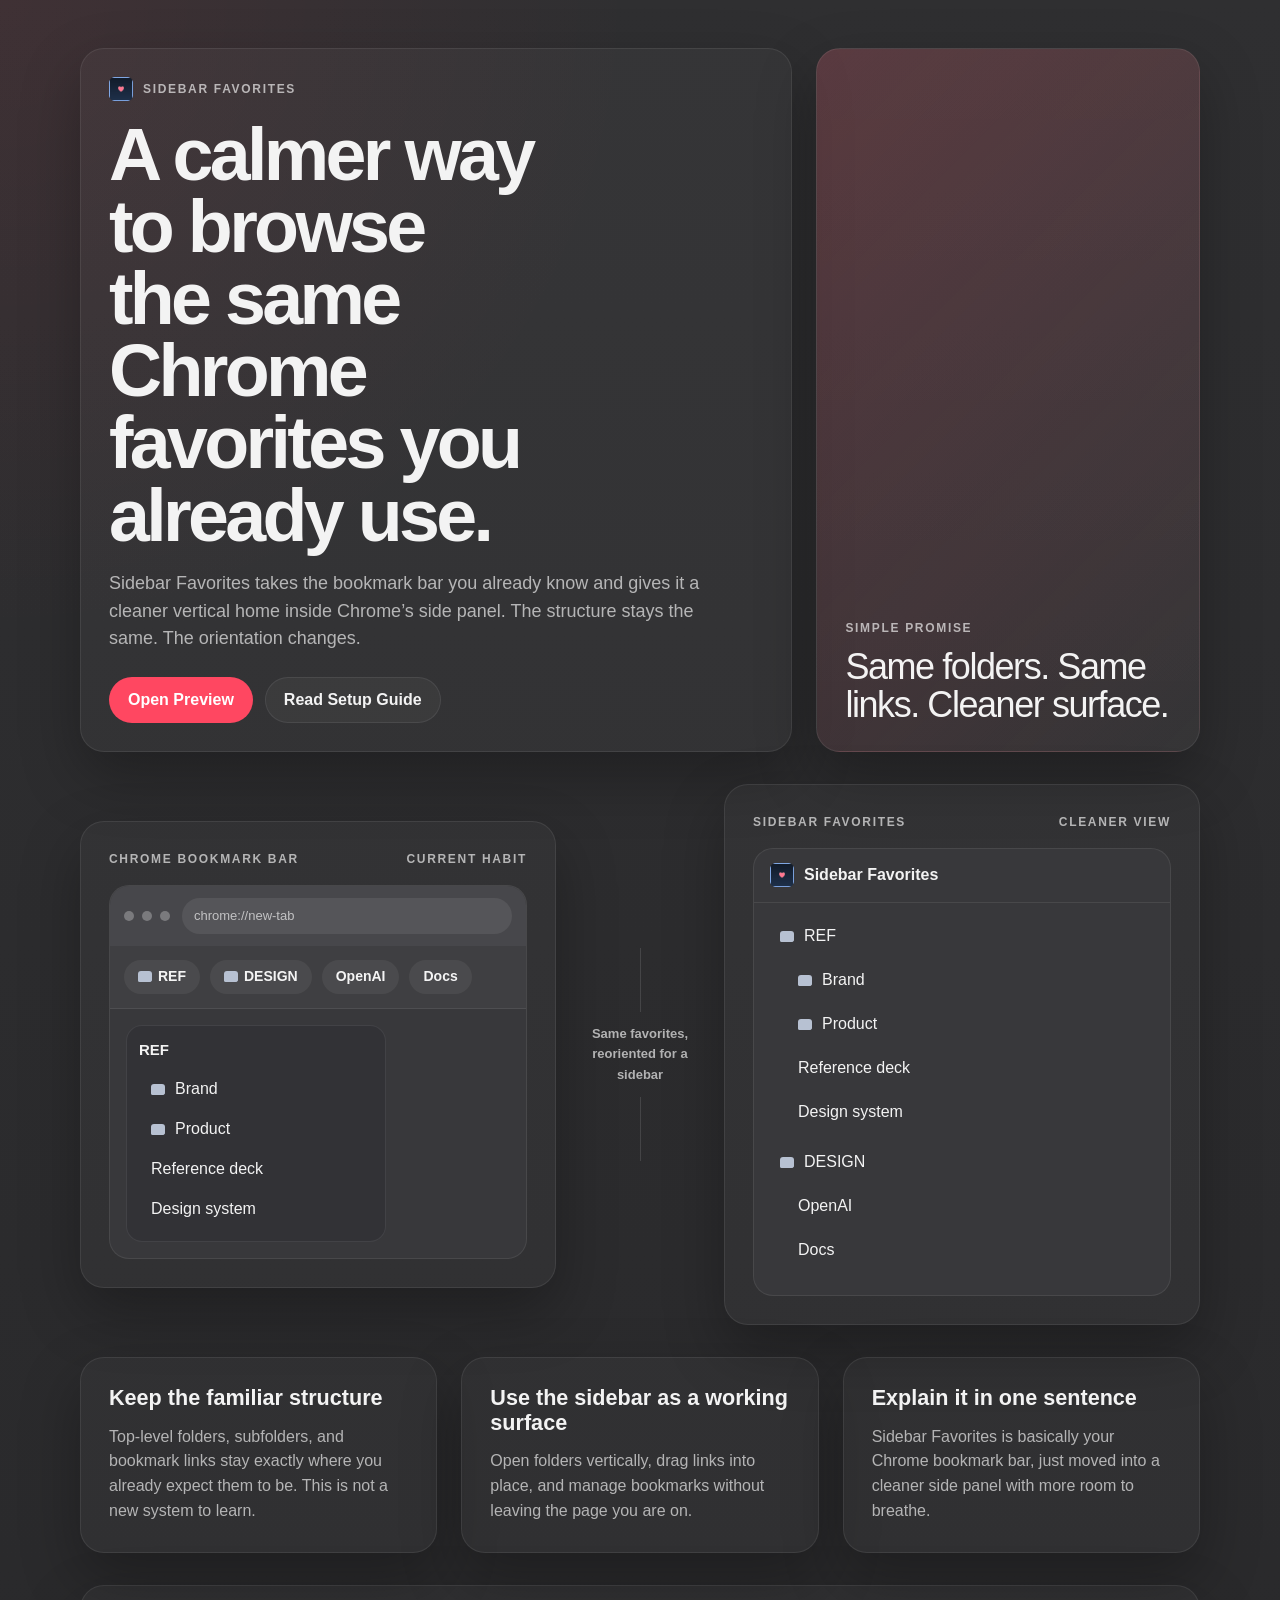
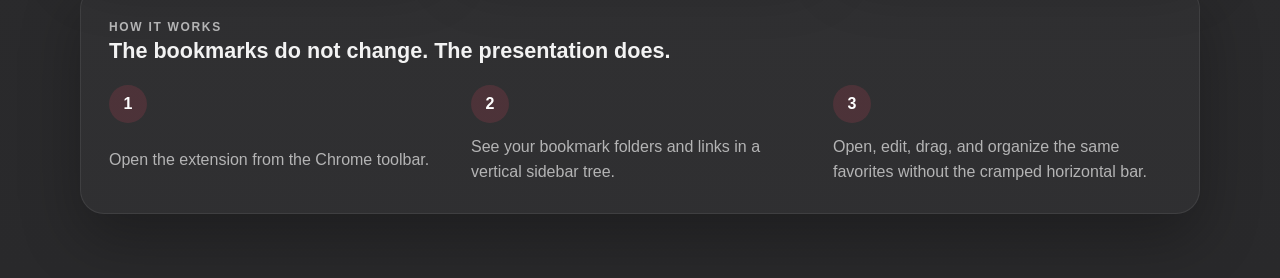
==== index.html @ b535f721 "Add GitHub Pages landing page" ====
<!doctype html>
<html lang="en">
  <head>
    <meta charset="utf-8" />
    <meta name="viewport" content="width=device-width, initial-scale=1" />
    <title>Sidebar Favorites</title>
    <style>
      :root {
        --bg: #2f2f31;
        --panel: #38383b;
        --border: rgba(255, 255, 255, 0.08);
        --text: rgba(255, 255, 255, 0.94);
        --muted: rgba(255, 255, 255, 0.64);
        --accent: #ff4761;
        --shadow: 0 24px 60px rgba(0, 0, 0, 0.28);
      }

      * {
        box-sizing: border-box;
      }

      body {
        margin: 0;
        min-height: 100vh;
        background:
          radial-gradient(circle at top left, rgba(255, 71, 97, 0.08), transparent 28%),
          linear-gradient(180deg, #2f2f31, #29292b);
        color: var(--text);
        font: 16px/1.55 "Segoe UI", "SF Pro Text", "Helvetica Neue", sans-serif;
      }

      a {
        color: inherit;
        text-decoration: none;
      }

      .page-shell {
        width: min(1120px, calc(100% - 48px));
        margin: 0 auto;
        padding: 48px 0 64px;
      }

      .hero,
      .showcase,
      .feature-grid,
      .steps {
        display: grid;
        gap: 24px;
      }

      .hero {
        grid-template-columns: minmax(0, 1.3fr) minmax(280px, 0.7fr);
        margin-bottom: 32px;
      }

      .hero-copy,
      .hero-badge,
      .mock-card,
      .feature-card,
      .how-it-works {
        border: 1px solid var(--border);
        border-radius: 24px;
        background: rgba(255, 255, 255, 0.03);
        box-shadow: var(--shadow);
      }

      .hero-copy,
      .hero-badge,
      .how-it-works,
      .mock-card,
      .feature-card {
        padding: 28px;
      }

      .eyebrow,
      .mock-label,
      .mock-status,
      .section-heading__eyebrow,
      .badge-label {
        color: var(--muted);
        font-size: 12px;
        font-weight: 700;
        letter-spacing: 0.14em;
        text-transform: uppercase;
      }

      .eyebrow {
        display: inline-flex;
        gap: 10px;
        align-items: center;
        margin-bottom: 18px;
      }

      .eyebrow-mark,
      .sidebar-mock__mark {
        width: 24px;
        height: 24px;
        object-fit: contain;
      }

      h1,
      h2,
      p {
        margin: 0;
      }

      h1 {
        max-width: 10.5ch;
        font-size: clamp(2.6rem, 6vw, 4.6rem);
        line-height: 0.98;
        letter-spacing: -0.05em;
      }

      h2 {
        font-size: 1.35rem;
        line-height: 1.15;
      }

      .hero-text,
      .feature-card p,
      .step p {
        color: var(--muted);
      }

      .hero-text {
        max-width: 62ch;
        margin-top: 18px;
        font-size: 18px;
      }

      .hero-actions {
        display: flex;
        gap: 12px;
        flex-wrap: wrap;
        margin-top: 24px;
      }

      .button {
        display: inline-flex;
        align-items: center;
        justify-content: center;
        min-height: 46px;
        padding: 0 18px;
        border: 1px solid var(--border);
        border-radius: 999px;
        background: rgba(255, 255, 255, 0.04);
        font-weight: 600;
      }

      .button--primary {
        background: var(--accent);
        border-color: transparent;
        color: #fff;
      }

      .hero-badge {
        display: grid;
        align-content: end;
        background:
          linear-gradient(180deg, rgba(255, 255, 255, 0.04), rgba(255, 255, 255, 0.02)),
          linear-gradient(135deg, rgba(255, 71, 97, 0.18), rgba(255, 255, 255, 0.02));
      }

      .badge-label {
        margin-bottom: 10px;
      }

      .badge-copy {
        font-size: clamp(1.5rem, 3vw, 2.25rem);
        line-height: 1.05;
        letter-spacing: -0.04em;
      }

      .showcase {
        grid-template-columns: minmax(0, 1fr) 120px minmax(0, 1fr);
        align-items: center;
        margin-bottom: 32px;
      }

      .mock-card__header {
        display: flex;
        justify-content: space-between;
        align-items: center;
        margin-bottom: 16px;
      }

      .browser-mock,
      .sidebar-mock {
        border: 1px solid var(--border);
        border-radius: 20px;
        overflow: hidden;
        background: var(--panel);
      }

      .browser-mock__toolbar {
        display: flex;
        gap: 8px;
        align-items: center;
        padding: 12px 14px;
        background: #47474b;
      }

      .dot {
        width: 10px;
        height: 10px;
        border-radius: 999px;
        background: rgba(255, 255, 255, 0.28);
      }

      .browser-mock__address {
        flex: 1;
        margin-left: 4px;
        padding: 8px 12px;
        border-radius: 999px;
        background: rgba(255, 255, 255, 0.08);
        color: var(--muted);
        font-size: 13px;
      }

      .bookmark-strip {
        display: flex;
        gap: 10px;
        flex-wrap: wrap;
        padding: 14px;
        background: #3f3f42;
        border-bottom: 1px solid var(--border);
      }

      .bookmark-pill {
        display: inline-flex;
        align-items: center;
        gap: 6px;
        min-height: 34px;
        padding: 0 14px;
        border-radius: 999px;
        background: rgba(255, 255, 255, 0.06);
        font-size: 14px;
        font-weight: 600;
      }

      .bookmark-pill--folder::before,
      .bookmark-menu__row--folder::before,
      .sidebar-tree__row--folder::before {
        content: "";
        width: 14px;
        height: 11px;
        border-radius: 3px 3px 3px 2px;
        background: #b7c1d2;
        box-shadow: 0 -4px 0 0 #b7c1d2 inset;
      }

      .bookmark-menu {
        width: min(260px, calc(100% - 28px));
        margin: 16px;
        padding: 12px;
        border: 1px solid var(--border);
        border-radius: 16px;
        background: #323236;
      }

      .bookmark-menu__title {
        margin-bottom: 8px;
        font-size: 15px;
        font-weight: 700;
      }

      .bookmark-menu__row,
      .sidebar-tree__row {
        display: flex;
        align-items: center;
        gap: 10px;
        min-height: 40px;
        padding: 0 12px;
        border-radius: 12px;
      }

      .bookmark-menu__row:hover,
      .sidebar-tree__row:hover {
        background: rgba(255, 255, 255, 0.06);
      }

      .showcase-divider {
        display: grid;
        justify-items: center;
        gap: 12px;
      }

      .showcase-divider__line {
        width: 1px;
        height: 64px;
        background: rgba(255, 255, 255, 0.12);
      }

      .showcase-divider__copy {
        color: var(--muted);
        font-size: 13px;
        font-weight: 600;
        text-align: center;
      }

      .sidebar-mock__header {
        display: flex;
        align-items: center;
        gap: 10px;
        padding: 14px 16px;
        border-bottom: 1px solid var(--border);
        font-weight: 700;
      }

      .sidebar-tree {
        padding: 14px;
      }

      .sidebar-tree__group {
        display: grid;
        gap: 4px;
        margin: 4px 0 10px 18px;
      }

      .feature-grid {
        grid-template-columns: repeat(3, minmax(0, 1fr));
        margin-bottom: 32px;
      }

      .feature-card {
        display: grid;
        gap: 14px;
      }

      .how-it-works {
        display: grid;
        gap: 22px;
      }

      .steps {
        grid-template-columns: repeat(3, minmax(0, 1fr));
      }

      .step {
        display: grid;
        gap: 12px;
      }

      .step__index {
        display: inline-grid;
        place-items: center;
        width: 38px;
        height: 38px;
        border-radius: 999px;
        background: rgba(255, 71, 97, 0.14);
        color: #fff;
        font-weight: 700;
      }

      @media (max-width: 980px) {
        .hero,
        .showcase,
        .feature-grid,
        .steps {
          grid-template-columns: 1fr;
        }

        .showcase-divider {
          display: none;
        }
      }
    </style>
  </head>
  <body>
    <main class="page-shell">
      <section class="hero">
        <div class="hero-copy">
          <div class="eyebrow">
            <img class="eyebrow-mark" src="icon128.png" alt="" />
            <span>Sidebar Favorites</span>
          </div>
          <h1>A calmer way to browse the same Chrome favorites you already use.</h1>
          <p class="hero-text">
            Sidebar Favorites takes the bookmark bar you already know and gives it a cleaner vertical
            home inside Chrome’s side panel. The structure stays the same. The orientation changes.
          </p>
          <div class="hero-actions">
            <a class="button button--primary" href="./preview.html">Open Preview</a>
            <a class="button" href="./README.md">Read Setup Guide</a>
          </div>
        </div>
        <div class="hero-badge">
          <p class="badge-label">Simple promise</p>
          <p class="badge-copy">Same folders. Same links. Cleaner surface.</p>
        </div>
      </section>

      <section class="showcase">
        <article class="mock-card">
          <div class="mock-card__header">
            <span class="mock-label">Chrome Bookmark Bar</span>
            <span class="mock-status">Current habit</span>
          </div>
          <div class="browser-mock">
            <div class="browser-mock__toolbar">
              <span class="dot"></span>
              <span class="dot"></span>
              <span class="dot"></span>
              <div class="browser-mock__address">chrome://new-tab</div>
            </div>
            <div class="bookmark-strip">
              <span class="bookmark-pill bookmark-pill--folder">REF</span>
              <span class="bookmark-pill bookmark-pill--folder">DESIGN</span>
              <span class="bookmark-pill">OpenAI</span>
              <span class="bookmark-pill">Docs</span>
            </div>
            <div class="bookmark-menu">
              <div class="bookmark-menu__title">REF</div>
              <div class="bookmark-menu__row bookmark-menu__row--folder">Brand</div>
              <div class="bookmark-menu__row bookmark-menu__row--folder">Product</div>
              <div class="bookmark-menu__row">Reference deck</div>
              <div class="bookmark-menu__row">Design system</div>
            </div>
          </div>
        </article>

        <div class="showcase-divider">
          <span class="showcase-divider__line"></span>
          <span class="showcase-divider__copy">Same favorites, reoriented for a sidebar</span>
          <span class="showcase-divider__line"></span>
        </div>

        <article class="mock-card">
          <div class="mock-card__header">
            <span class="mock-label">Sidebar Favorites</span>
            <span class="mock-status">Cleaner view</span>
          </div>
          <div class="sidebar-mock">
            <div class="sidebar-mock__header">
              <img class="sidebar-mock__mark" src="icon128.png" alt="" />
              <span>Sidebar Favorites</span>
            </div>
            <div class="sidebar-tree">
              <div class="sidebar-tree__row sidebar-tree__row--folder">REF</div>
              <div class="sidebar-tree__group">
                <div class="sidebar-tree__row sidebar-tree__row--folder">Brand</div>
                <div class="sidebar-tree__row sidebar-tree__row--folder">Product</div>
                <div class="sidebar-tree__row">Reference deck</div>
                <div class="sidebar-tree__row">Design system</div>
              </div>
              <div class="sidebar-tree__row sidebar-tree__row--folder">DESIGN</div>
              <div class="sidebar-tree__group">
                <div class="sidebar-tree__row">OpenAI</div>
                <div class="sidebar-tree__row">Docs</div>
              </div>
            </div>
          </div>
        </article>
      </section>

      <section class="feature-grid">
        <article class="feature-card">
          <h2>Keep the familiar structure</h2>
          <p>
            Top-level folders, subfolders, and bookmark links stay exactly where you already expect
            them to be. This is not a new system to learn.
          </p>
        </article>
        <article class="feature-card">
          <h2>Use the sidebar as a working surface</h2>
          <p>
            Open folders vertically, drag links into place, and manage bookmarks without leaving the
            page you are on.
          </p>
        </article>
        <article class="feature-card">
          <h2>Explain it in one sentence</h2>
          <p>
            Sidebar Favorites is basically your Chrome bookmark bar, just moved into a cleaner side
            panel with more room to breathe.
          </p>
        </article>
      </section>

      <section class="how-it-works">
        <div class="section-heading">
          <span class="section-heading__eyebrow">How it works</span>
          <h2>The bookmarks do not change. The presentation does.</h2>
        </div>
        <div class="steps">
          <div class="step">
            <span class="step__index">1</span>
            <p>Open the extension from the Chrome toolbar.</p>
          </div>
          <div class="step">
            <span class="step__index">2</span>
            <p>See your bookmark folders and links in a vertical sidebar tree.</p>
          </div>
          <div class="step">
            <span class="step__index">3</span>
            <p>Open, edit, drag, and organize the same favorites without the cramped horizontal bar.</p>
          </div>
        </div>
      </section>
    </main>
  </body>
</html>
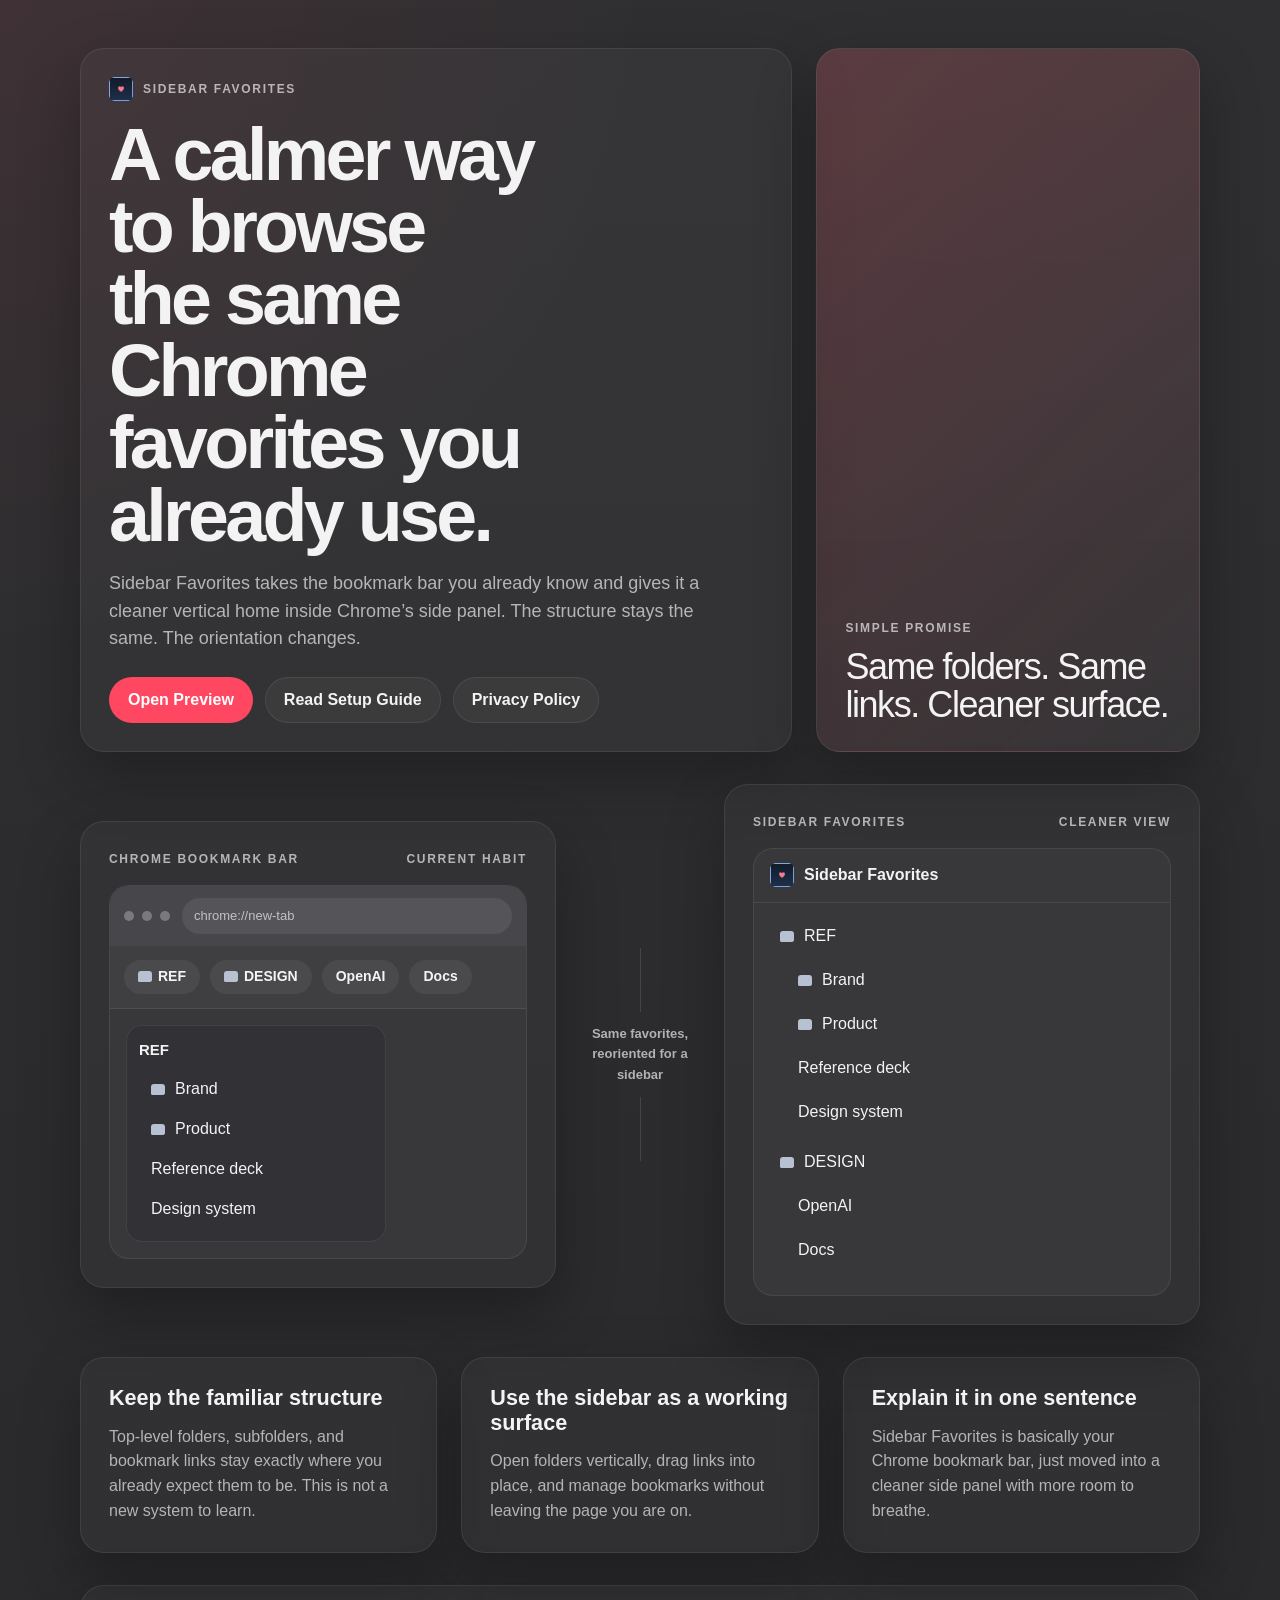
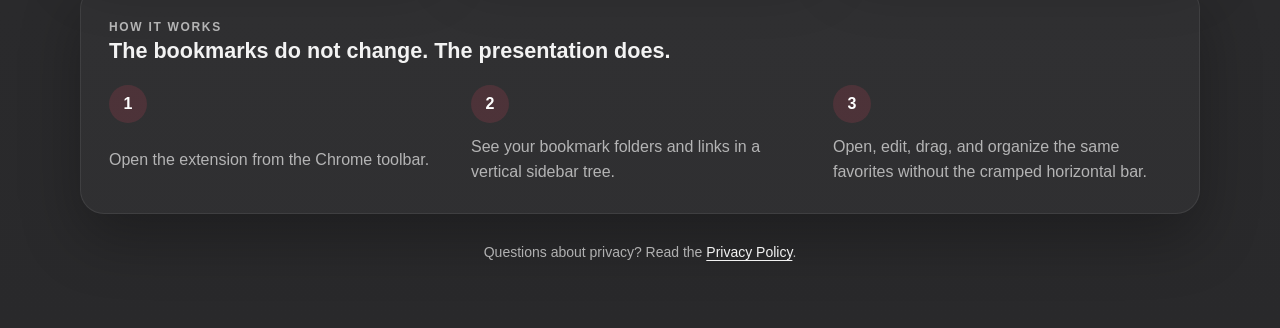
==== commit f33fecd3: "Add privacy policy page" ====
--- a/index.html
+++ b/index.html
@@ -332,6 +332,19 @@
         gap: 22px;
       }
 
+      .site-footer {
+        margin-top: 28px;
+        text-align: center;
+        color: var(--muted);
+        font-size: 14px;
+      }
+
+      .site-footer a {
+        color: var(--text);
+        text-decoration: underline;
+        text-underline-offset: 0.18em;
+      }
+
       .steps {
         grid-template-columns: repeat(3, minmax(0, 1fr));
       }
@@ -382,6 +395,7 @@
           <div class="hero-actions">
             <a class="button button--primary" href="./preview.html">Open Preview</a>
             <a class="button" href="./README.md">Read Setup Guide</a>
+            <a class="button" href="./privacy.html">Privacy Policy</a>
           </div>
         </div>
         <div class="hero-badge">
@@ -497,6 +511,13 @@
           </div>
         </div>
       </section>
+
+      <footer class="site-footer">
+        <p>
+          Questions about privacy? Read the
+          <a href="./privacy.html">Privacy Policy</a>.
+        </p>
+      </footer>
     </main>
   </body>
 </html>
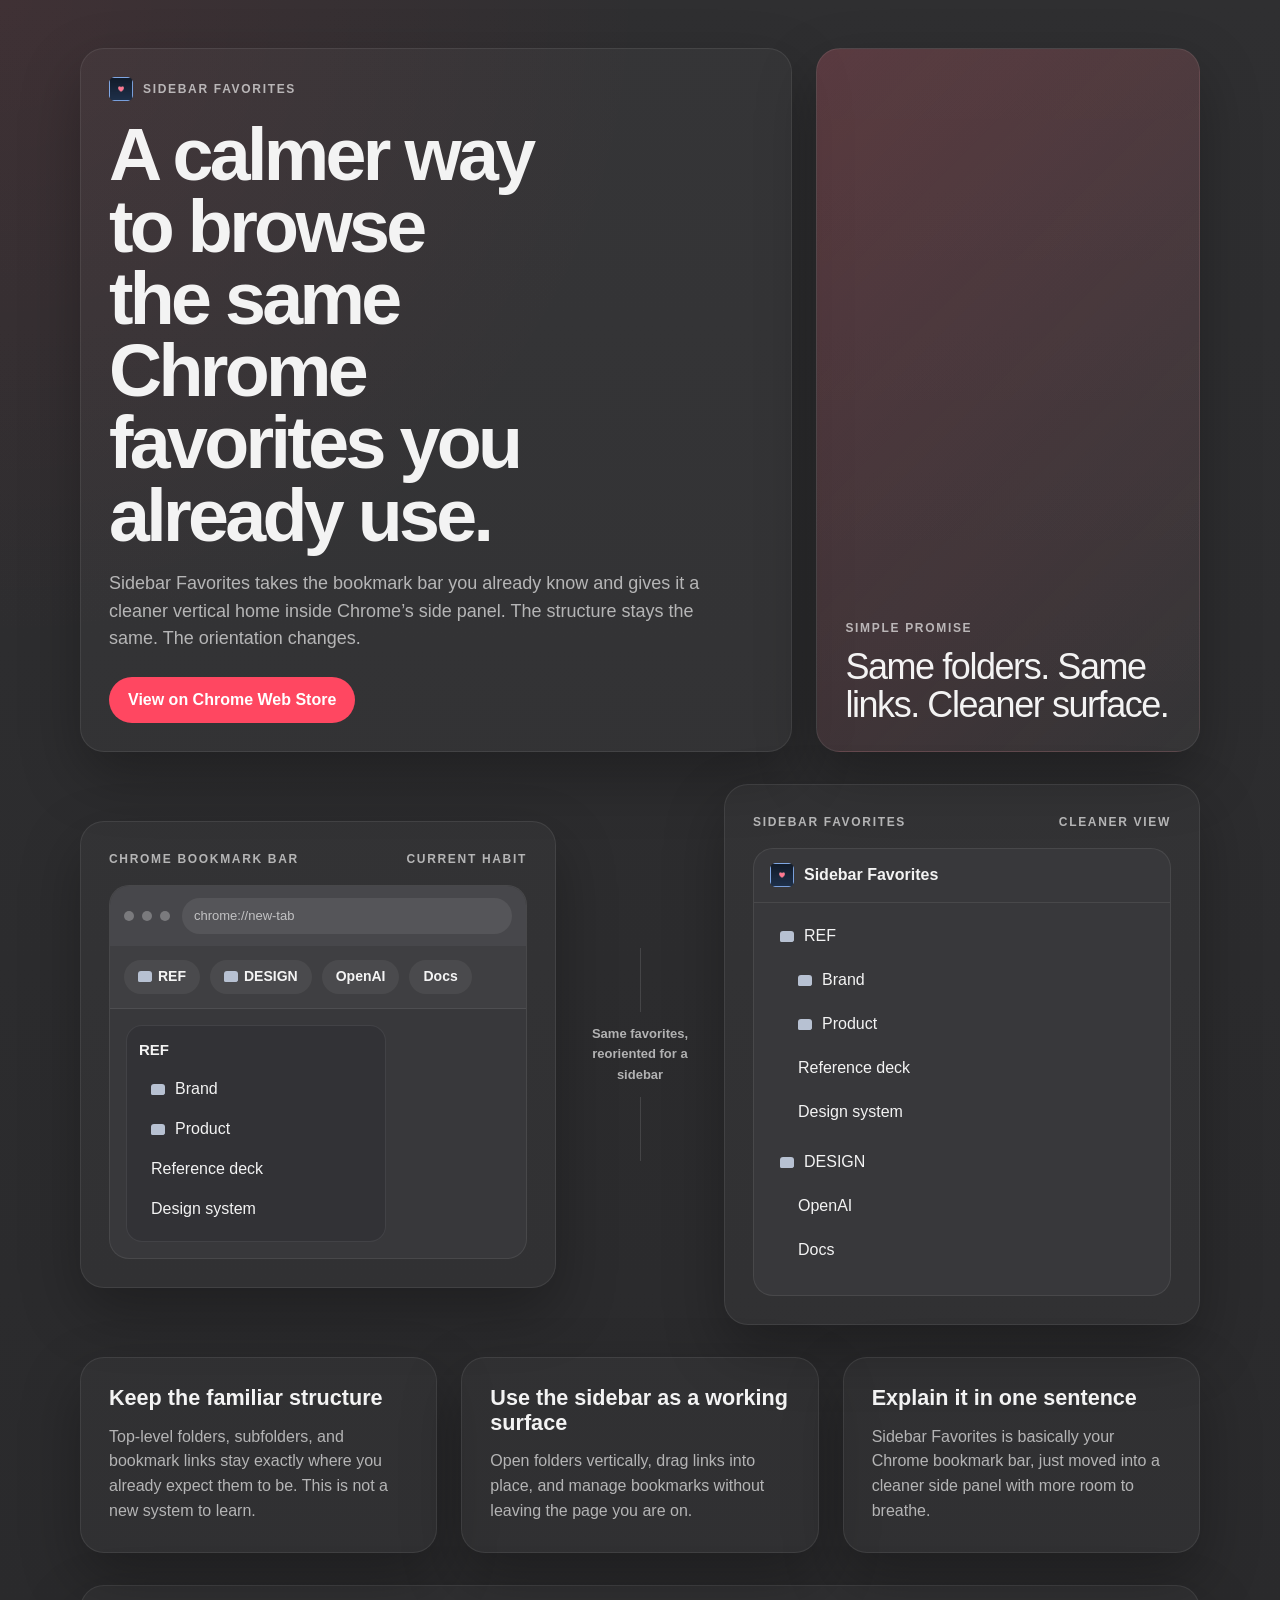
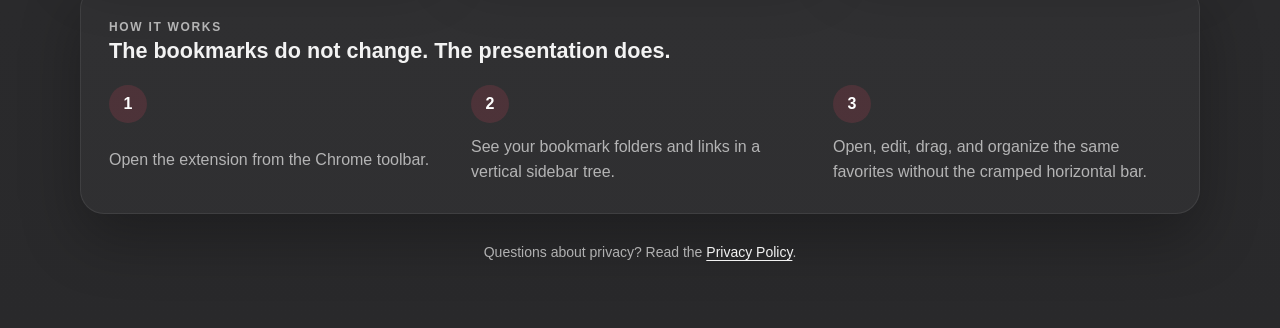
==== commit 9a8ff41f: "Simplify homepage call to action" ====
--- a/index.html
+++ b/index.html
@@ -393,9 +393,9 @@
             home inside Chrome’s side panel. The structure stays the same. The orientation changes.
           </p>
           <div class="hero-actions">
-            <a class="button button--primary" href="./preview.html">Open Preview</a>
-            <a class="button" href="./README.md">Read Setup Guide</a>
-            <a class="button" href="./privacy.html">Privacy Policy</a>
+            <a class="button button--primary" href="https://chromewebstore.google.com/" target="_blank" rel="noreferrer">
+              View on Chrome Web Store
+            </a>
           </div>
         </div>
         <div class="hero-badge">
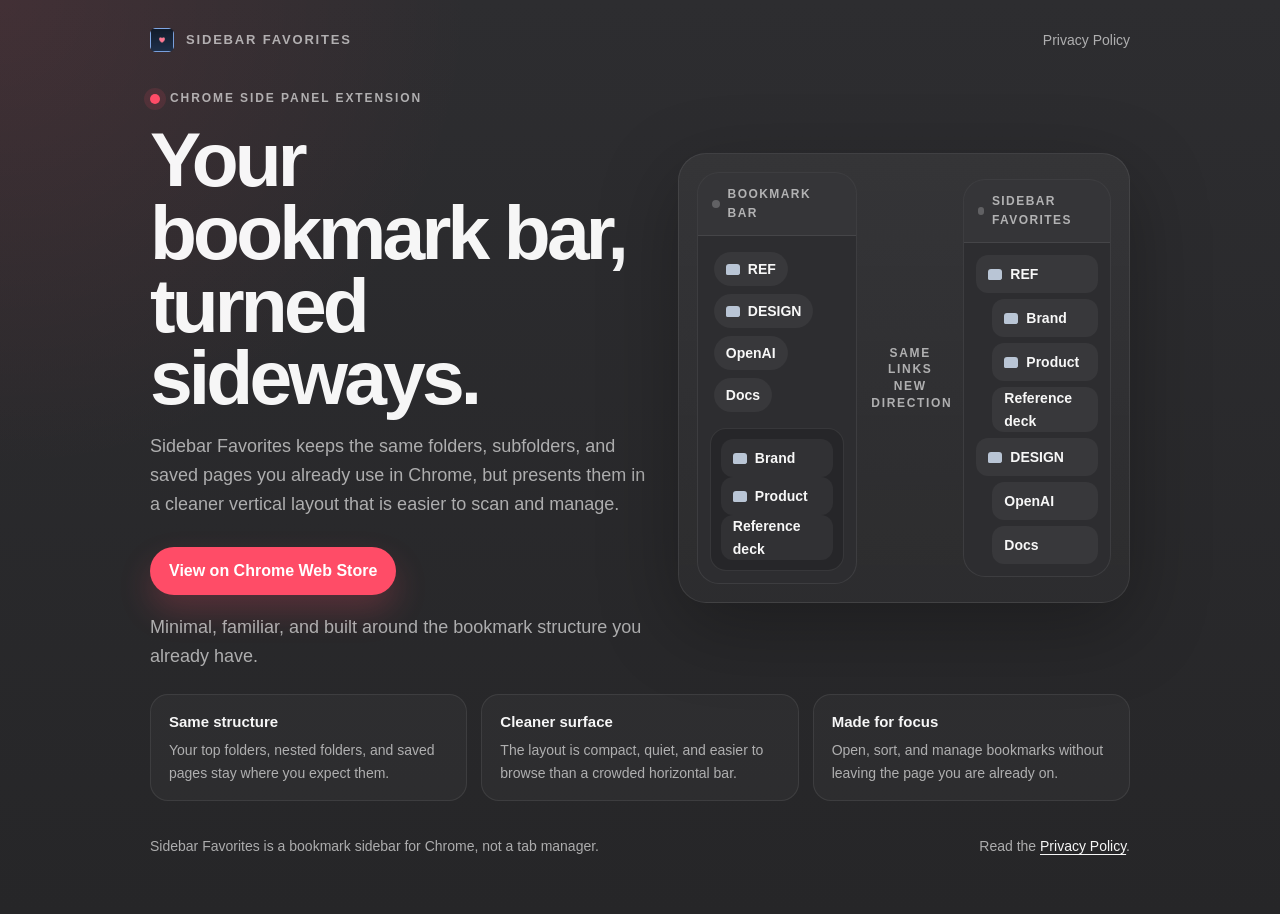
==== commit 08d34e78: "Refresh homepage design" ====
--- a/index.html
+++ b/index.html
@@ -6,27 +6,33 @@
     <title>Sidebar Favorites</title>
     <style>
       :root {
-        --bg: #2f2f31;
-        --panel: #38383b;
+        --bg: #262628;
+        --bg-soft: #2d2d30;
+        --panel: rgba(255, 255, 255, 0.04);
+        --panel-strong: rgba(255, 255, 255, 0.06);
         --border: rgba(255, 255, 255, 0.08);
-        --text: rgba(255, 255, 255, 0.94);
-        --muted: rgba(255, 255, 255, 0.64);
-        --accent: #ff4761;
-        --shadow: 0 24px 60px rgba(0, 0, 0, 0.28);
+        --text: rgba(255, 255, 255, 0.96);
+        --muted: rgba(255, 255, 255, 0.62);
+        --accent: #ff4c67;
+        --shadow: 0 24px 80px rgba(0, 0, 0, 0.28);
       }
 
       * {
         box-sizing: border-box;
       }
 
+      html,
       body {
         margin: 0;
-        min-height: 100vh;
+        min-height: 100%;
+      }
+
+      body {
         background:
-          radial-gradient(circle at top left, rgba(255, 71, 97, 0.08), transparent 28%),
-          linear-gradient(180deg, #2f2f31, #29292b);
+          radial-gradient(circle at top left, rgba(255, 76, 103, 0.1), transparent 30%),
+          linear-gradient(180deg, #2d2d30 0%, #262628 100%);
         color: var(--text);
-        font: 16px/1.55 "Segoe UI", "SF Pro Text", "Helvetica Neue", sans-serif;
+        font: 16px/1.6 "Segoe UI", "SF Pro Text", "Helvetica Neue", sans-serif;
       }
 
       a {
@@ -34,68 +40,75 @@
         text-decoration: none;
       }
 
-      .page-shell {
-        width: min(1120px, calc(100% - 48px));
+      .shell {
+        width: min(980px, calc(100% - 40px));
         margin: 0 auto;
-        padding: 48px 0 64px;
-      }
-
+        padding: 28px 0 56px;
+      }
+
+      .topbar,
       .hero,
-      .showcase,
-      .feature-grid,
-      .steps {
-        display: grid;
-        gap: 24px;
-      }
-
-      .hero {
-        grid-template-columns: minmax(0, 1.3fr) minmax(280px, 0.7fr);
-        margin-bottom: 32px;
-      }
-
-      .hero-copy,
-      .hero-badge,
-      .mock-card,
-      .feature-card,
-      .how-it-works {
-        border: 1px solid var(--border);
-        border-radius: 24px;
-        background: rgba(255, 255, 255, 0.03);
-        box-shadow: var(--shadow);
-      }
-
-      .hero-copy,
-      .hero-badge,
-      .how-it-works,
-      .mock-card,
-      .feature-card {
-        padding: 28px;
-      }
-
-      .eyebrow,
-      .mock-label,
-      .mock-status,
-      .section-heading__eyebrow,
-      .badge-label {
-        color: var(--muted);
-        font-size: 12px;
+      .info-strip,
+      .site-footer {
+        width: 100%;
+      }
+
+      .topbar {
+        display: flex;
+        align-items: center;
+        justify-content: space-between;
+        gap: 16px;
+        margin-bottom: 34px;
+      }
+
+      .brand {
+        display: inline-flex;
+        align-items: center;
+        gap: 12px;
+        color: var(--muted);
+        font-size: 13px;
         font-weight: 700;
         letter-spacing: 0.14em;
         text-transform: uppercase;
       }
 
-      .eyebrow {
-        display: inline-flex;
-        gap: 10px;
-        align-items: center;
-        margin-bottom: 18px;
-      }
-
-      .eyebrow-mark,
-      .sidebar-mock__mark {
+      .brand img {
         width: 24px;
         height: 24px;
         object-fit: contain;
+      }
+
+      .top-link {
+        color: var(--muted);
+        font-size: 14px;
+      }
+
+      .hero {
+        display: grid;
+        grid-template-columns: minmax(0, 1.05fr) minmax(320px, 0.95fr);
+        gap: 28px;
+        align-items: center;
+        margin-bottom: 24px;
+      }
+
+      .eyebrow {
+        display: inline-flex;
+        align-items: center;
+        gap: 10px;
+        margin-bottom: 14px;
+        color: var(--muted);
+        font-size: 12px;
+        font-weight: 700;
+        letter-spacing: 0.16em;
+        text-transform: uppercase;
+      }
+
+      .eyebrow-mark {
+        width: 10px;
+        height: 10px;
+        border-radius: 999px;
+        background: var(--accent);
+        box-shadow: 0 0 0 6px rgba(255, 76, 103, 0.12);
       }
 
       h1,
@@ -105,236 +118,185 @@
       }
 
       h1 {
-        max-width: 10.5ch;
-        font-size: clamp(2.6rem, 6vw, 4.6rem);
-        line-height: 0.98;
+        max-width: 12ch;
+        font-size: clamp(2.8rem, 7vw, 4.8rem);
+        line-height: 0.95;
         letter-spacing: -0.05em;
       }
 
-      h2 {
-        font-size: 1.35rem;
-        line-height: 1.15;
-      }
-
-      .hero-text,
-      .feature-card p,
-      .step p {
-        color: var(--muted);
-      }
-
-      .hero-text {
-        max-width: 62ch;
+      .hero-copy p {
+        max-width: 58ch;
         margin-top: 18px;
+        color: var(--muted);
         font-size: 18px;
       }
 
       .hero-actions {
         display: flex;
-        gap: 12px;
-        flex-wrap: wrap;
-        margin-top: 24px;
+        align-items: center;
+        gap: 14px;
+        margin-top: 28px;
       }
 
       .button {
         display: inline-flex;
         align-items: center;
         justify-content: center;
-        min-height: 46px;
+        min-height: 48px;
         padding: 0 18px;
+        border: 1px solid transparent;
+        border-radius: 999px;
+        background: var(--accent);
+        color: #fff;
+        font-weight: 700;
+        box-shadow: 0 16px 32px rgba(255, 76, 103, 0.22);
+      }
+
+      .subtle-note {
+        color: var(--muted);
+        font-size: 14px;
+      }
+
+      .mock {
+        padding: 18px;
         border: 1px solid var(--border);
+        border-radius: 28px;
+        background: linear-gradient(180deg, rgba(255, 255, 255, 0.045), rgba(255, 255, 255, 0.02));
+        box-shadow: var(--shadow);
+      }
+
+      .mock-stage {
+        display: grid;
+        grid-template-columns: minmax(0, 1fr) 78px minmax(0, 0.92fr);
+        gap: 14px;
+        align-items: center;
+      }
+
+      .mini-card {
+        overflow: hidden;
+        border: 1px solid var(--border);
+        border-radius: 22px;
+        background: var(--bg-soft);
+      }
+
+      .mini-card__bar {
+        display: flex;
+        align-items: center;
+        gap: 8px;
+        padding: 12px 14px;
+        border-bottom: 1px solid var(--border);
+        background: rgba(255, 255, 255, 0.04);
+        color: var(--muted);
+        font-size: 12px;
+        font-weight: 700;
+        letter-spacing: 0.12em;
+        text-transform: uppercase;
+      }
+
+      .dot {
+        width: 8px;
+        height: 8px;
         border-radius: 999px;
-        background: rgba(255, 255, 255, 0.04);
-        font-weight: 600;
-      }
-
-      .button--primary {
-        background: var(--accent);
-        border-color: transparent;
-        color: #fff;
-      }
-
-      .hero-badge {
-        display: grid;
-        align-content: end;
-        background:
-          linear-gradient(180deg, rgba(255, 255, 255, 0.04), rgba(255, 255, 255, 0.02)),
-          linear-gradient(135deg, rgba(255, 71, 97, 0.18), rgba(255, 255, 255, 0.02));
-      }
-
-      .badge-label {
-        margin-bottom: 10px;
-      }
-
-      .badge-copy {
-        font-size: clamp(1.5rem, 3vw, 2.25rem);
-        line-height: 1.05;
-        letter-spacing: -0.04em;
-      }
-
-      .showcase {
-        grid-template-columns: minmax(0, 1fr) 120px minmax(0, 1fr);
-        align-items: center;
-        margin-bottom: 32px;
-      }
-
-      .mock-card__header {
-        display: flex;
-        justify-content: space-between;
-        align-items: center;
-        margin-bottom: 16px;
-      }
-
-      .browser-mock,
-      .sidebar-mock {
-        border: 1px solid var(--border);
-        border-radius: 20px;
-        overflow: hidden;
-        background: var(--panel);
-      }
-
-      .browser-mock__toolbar {
-        display: flex;
+        background: rgba(255, 255, 255, 0.22);
+      }
+
+      .browser-strip {
+        display: flex;
+        flex-wrap: wrap;
         gap: 8px;
-        align-items: center;
-        padding: 12px 14px;
-        background: #47474b;
-      }
-
-      .dot {
-        width: 10px;
-        height: 10px;
+        padding: 16px;
+      }
+
+      .pill,
+      .row {
+        display: inline-flex;
+        align-items: center;
+        gap: 8px;
+        min-height: 34px;
+        padding: 0 12px;
         border-radius: 999px;
-        background: rgba(255, 255, 255, 0.28);
-      }
-
-      .browser-mock__address {
-        flex: 1;
-        margin-left: 4px;
-        padding: 8px 12px;
-        border-radius: 999px;
-        background: rgba(255, 255, 255, 0.08);
-        color: var(--muted);
-        font-size: 13px;
-      }
-
-      .bookmark-strip {
-        display: flex;
-        gap: 10px;
-        flex-wrap: wrap;
-        padding: 14px;
-        background: #3f3f42;
-        border-bottom: 1px solid var(--border);
-      }
-
-      .bookmark-pill {
-        display: inline-flex;
-        align-items: center;
-        gap: 6px;
-        min-height: 34px;
-        padding: 0 14px;
-        border-radius: 999px;
-        background: rgba(255, 255, 255, 0.06);
+        background: rgba(255, 255, 255, 0.05);
         font-size: 14px;
         font-weight: 600;
       }
 
-      .bookmark-pill--folder::before,
-      .bookmark-menu__row--folder::before,
-      .sidebar-tree__row--folder::before {
+      .row {
+        display: flex;
+        min-height: 38px;
+        border-radius: 12px;
+      }
+
+      .folder::before {
         content: "";
         width: 14px;
         height: 11px;
         border-radius: 3px 3px 3px 2px;
-        background: #b7c1d2;
-        box-shadow: 0 -4px 0 0 #b7c1d2 inset;
-      }
-
-      .bookmark-menu {
-        width: min(260px, calc(100% - 28px));
-        margin: 16px;
-        padding: 12px;
+        background: #b9c5d5;
+        box-shadow: 0 -4px 0 0 #b9c5d5 inset;
+      }
+
+      .menu {
+        width: calc(100% - 24px);
+        margin: 0 12px 12px;
+        padding: 10px;
         border: 1px solid var(--border);
         border-radius: 16px;
-        background: #323236;
-      }
-
-      .bookmark-menu__title {
-        margin-bottom: 8px;
+        background: rgba(0, 0, 0, 0.14);
+      }
+
+      .sidebar-list {
+        display: grid;
+        gap: 6px;
+        padding: 12px;
+      }
+
+      .sidebar-list .group {
+        display: grid;
+        gap: 6px;
+        margin-left: 16px;
+      }
+
+      .divider-copy {
+        color: var(--muted);
+        font-size: 12px;
+        font-weight: 700;
+        line-height: 1.4;
+        letter-spacing: 0.14em;
+        text-transform: uppercase;
+        text-align: center;
+      }
+
+      .info-strip {
+        display: grid;
+        grid-template-columns: repeat(3, minmax(0, 1fr));
+        gap: 14px;
+        margin-bottom: 24px;
+      }
+
+      .info-card {
+        padding: 18px 18px 16px;
+        border: 1px solid var(--border);
+        border-radius: 18px;
+        background: rgba(255, 255, 255, 0.03);
+      }
+
+      .info-card h2 {
         font-size: 15px;
-        font-weight: 700;
-      }
-
-      .bookmark-menu__row,
-      .sidebar-tree__row {
-        display: flex;
-        align-items: center;
-        gap: 10px;
-        min-height: 40px;
-        padding: 0 12px;
-        border-radius: 12px;
-      }
-
-      .bookmark-menu__row:hover,
-      .sidebar-tree__row:hover {
-        background: rgba(255, 255, 255, 0.06);
-      }
-
-      .showcase-divider {
-        display: grid;
-        justify-items: center;
-        gap: 12px;
-      }
-
-      .showcase-divider__line {
-        width: 1px;
-        height: 64px;
-        background: rgba(255, 255, 255, 0.12);
-      }
-
-      .showcase-divider__copy {
-        color: var(--muted);
-        font-size: 13px;
-        font-weight: 600;
-        text-align: center;
-      }
-
-      .sidebar-mock__header {
-        display: flex;
-        align-items: center;
-        gap: 10px;
-        padding: 14px 16px;
-        border-bottom: 1px solid var(--border);
-        font-weight: 700;
-      }
-
-      .sidebar-tree {
-        padding: 14px;
-      }
-
-      .sidebar-tree__group {
-        display: grid;
-        gap: 4px;
-        margin: 4px 0 10px 18px;
-      }
-
-      .feature-grid {
-        grid-template-columns: repeat(3, minmax(0, 1fr));
-        margin-bottom: 32px;
-      }
-
-      .feature-card {
-        display: grid;
+        line-height: 1.2;
+      }
+
+      .info-card p {
+        margin-top: 8px;
+        color: var(--muted);
+        font-size: 14px;
+      }
+
+      .site-footer {
+        display: flex;
+        align-items: center;
+        justify-content: space-between;
         gap: 14px;
-      }
-
-      .how-it-works {
-        display: grid;
-        gap: 22px;
-      }
-
-      .site-footer {
-        margin-top: 28px;
-        text-align: center;
+        padding-top: 10px;
         color: var(--muted);
         font-size: 14px;
       }
@@ -345,177 +307,118 @@
         text-underline-offset: 0.18em;
       }
 
-      .steps {
-        grid-template-columns: repeat(3, minmax(0, 1fr));
-      }
-
-      .step {
-        display: grid;
-        gap: 12px;
-      }
-
-      .step__index {
-        display: inline-grid;
-        place-items: center;
-        width: 38px;
-        height: 38px;
-        border-radius: 999px;
-        background: rgba(255, 71, 97, 0.14);
-        color: #fff;
-        font-weight: 700;
-      }
-
-      @media (max-width: 980px) {
+      @media (max-width: 900px) {
         .hero,
-        .showcase,
-        .feature-grid,
-        .steps {
+        .mock-stage,
+        .info-strip,
+        .site-footer {
           grid-template-columns: 1fr;
+          display: grid;
         }
 
-        .showcase-divider {
-          display: none;
+        .site-footer {
+          justify-content: start;
+        }
+
+        .divider-copy {
+          padding: 8px 0;
         }
       }
     </style>
   </head>
   <body>
-    <main class="page-shell">
+    <main class="shell">
+      <header class="topbar">
+        <div class="brand">
+          <img src="./icon128.png" alt="" />
+          <span>Sidebar Favorites</span>
+        </div>
+        <a class="top-link" href="./privacy.html">Privacy Policy</a>
+      </header>
+
       <section class="hero">
         <div class="hero-copy">
           <div class="eyebrow">
-            <img class="eyebrow-mark" src="icon128.png" alt="" />
-            <span>Sidebar Favorites</span>
+            <span class="eyebrow-mark"></span>
+            <span>Chrome side panel extension</span>
           </div>
-          <h1>A calmer way to browse the same Chrome favorites you already use.</h1>
-          <p class="hero-text">
-            Sidebar Favorites takes the bookmark bar you already know and gives it a cleaner vertical
-            home inside Chrome’s side panel. The structure stays the same. The orientation changes.
+          <h1>Your bookmark bar, turned sideways.</h1>
+          <p>
+            Sidebar Favorites keeps the same folders, subfolders, and saved pages you already use in
+            Chrome, but presents them in a cleaner vertical layout that is easier to scan and manage.
           </p>
           <div class="hero-actions">
-            <a class="button button--primary" href="https://chromewebstore.google.com/" target="_blank" rel="noreferrer">
+            <a class="button" href="https://chromewebstore.google.com/" target="_blank" rel="noreferrer">
               View on Chrome Web Store
             </a>
           </div>
+          <p class="subtle-note">Minimal, familiar, and built around the bookmark structure you already have.</p>
         </div>
-        <div class="hero-badge">
-          <p class="badge-label">Simple promise</p>
-          <p class="badge-copy">Same folders. Same links. Cleaner surface.</p>
-        </div>
-      </section>
-
-      <section class="showcase">
-        <article class="mock-card">
-          <div class="mock-card__header">
-            <span class="mock-label">Chrome Bookmark Bar</span>
-            <span class="mock-status">Current habit</span>
-          </div>
-          <div class="browser-mock">
-            <div class="browser-mock__toolbar">
-              <span class="dot"></span>
-              <span class="dot"></span>
-              <span class="dot"></span>
-              <div class="browser-mock__address">chrome://new-tab</div>
+
+        <div class="mock" aria-hidden="true">
+          <div class="mock-stage">
+            <div class="mini-card">
+              <div class="mini-card__bar">
+                <span class="dot"></span>
+                <span>Bookmark Bar</span>
+              </div>
+              <div class="browser-strip">
+                <div class="pill folder">REF</div>
+                <div class="pill folder">DESIGN</div>
+                <div class="pill">OpenAI</div>
+                <div class="pill">Docs</div>
+              </div>
+              <div class="menu">
+                <div class="row folder">Brand</div>
+                <div class="row folder">Product</div>
+                <div class="row">Reference deck</div>
+              </div>
             </div>
-            <div class="bookmark-strip">
-              <span class="bookmark-pill bookmark-pill--folder">REF</span>
-              <span class="bookmark-pill bookmark-pill--folder">DESIGN</span>
-              <span class="bookmark-pill">OpenAI</span>
-              <span class="bookmark-pill">Docs</span>
-            </div>
-            <div class="bookmark-menu">
-              <div class="bookmark-menu__title">REF</div>
-              <div class="bookmark-menu__row bookmark-menu__row--folder">Brand</div>
-              <div class="bookmark-menu__row bookmark-menu__row--folder">Product</div>
-              <div class="bookmark-menu__row">Reference deck</div>
-              <div class="bookmark-menu__row">Design system</div>
-            </div>
-          </div>
-        </article>
-
-        <div class="showcase-divider">
-          <span class="showcase-divider__line"></span>
-          <span class="showcase-divider__copy">Same favorites, reoriented for a sidebar</span>
-          <span class="showcase-divider__line"></span>
-        </div>
-
-        <article class="mock-card">
-          <div class="mock-card__header">
-            <span class="mock-label">Sidebar Favorites</span>
-            <span class="mock-status">Cleaner view</span>
-          </div>
-          <div class="sidebar-mock">
-            <div class="sidebar-mock__header">
-              <img class="sidebar-mock__mark" src="icon128.png" alt="" />
-              <span>Sidebar Favorites</span>
-            </div>
-            <div class="sidebar-tree">
-              <div class="sidebar-tree__row sidebar-tree__row--folder">REF</div>
-              <div class="sidebar-tree__group">
-                <div class="sidebar-tree__row sidebar-tree__row--folder">Brand</div>
-                <div class="sidebar-tree__row sidebar-tree__row--folder">Product</div>
-                <div class="sidebar-tree__row">Reference deck</div>
-                <div class="sidebar-tree__row">Design system</div>
+
+            <div class="divider-copy">same links<br />new direction</div>
+
+            <div class="mini-card">
+              <div class="mini-card__bar">
+                <span class="dot"></span>
+                <span>Sidebar Favorites</span>
               </div>
-              <div class="sidebar-tree__row sidebar-tree__row--folder">DESIGN</div>
-              <div class="sidebar-tree__group">
-                <div class="sidebar-tree__row">OpenAI</div>
-                <div class="sidebar-tree__row">Docs</div>
+              <div class="sidebar-list">
+                <div class="row folder">REF</div>
+                <div class="group">
+                  <div class="row folder">Brand</div>
+                  <div class="row folder">Product</div>
+                  <div class="row">Reference deck</div>
+                </div>
+                <div class="row folder">DESIGN</div>
+                <div class="group">
+                  <div class="row">OpenAI</div>
+                  <div class="row">Docs</div>
+                </div>
               </div>
             </div>
           </div>
+        </div>
+      </section>
+
+      <section class="info-strip">
+        <article class="info-card">
+          <h2>Same structure</h2>
+          <p>Your top folders, nested folders, and saved pages stay where you expect them.</p>
+        </article>
+        <article class="info-card">
+          <h2>Cleaner surface</h2>
+          <p>The layout is compact, quiet, and easier to browse than a crowded horizontal bar.</p>
+        </article>
+        <article class="info-card">
+          <h2>Made for focus</h2>
+          <p>Open, sort, and manage bookmarks without leaving the page you are already on.</p>
         </article>
       </section>
 
-      <section class="feature-grid">
-        <article class="feature-card">
-          <h2>Keep the familiar structure</h2>
-          <p>
-            Top-level folders, subfolders, and bookmark links stay exactly where you already expect
-            them to be. This is not a new system to learn.
-          </p>
-        </article>
-        <article class="feature-card">
-          <h2>Use the sidebar as a working surface</h2>
-          <p>
-            Open folders vertically, drag links into place, and manage bookmarks without leaving the
-            page you are on.
-          </p>
-        </article>
-        <article class="feature-card">
-          <h2>Explain it in one sentence</h2>
-          <p>
-            Sidebar Favorites is basically your Chrome bookmark bar, just moved into a cleaner side
-            panel with more room to breathe.
-          </p>
-        </article>
-      </section>
-
-      <section class="how-it-works">
-        <div class="section-heading">
-          <span class="section-heading__eyebrow">How it works</span>
-          <h2>The bookmarks do not change. The presentation does.</h2>
-        </div>
-        <div class="steps">
-          <div class="step">
-            <span class="step__index">1</span>
-            <p>Open the extension from the Chrome toolbar.</p>
-          </div>
-          <div class="step">
-            <span class="step__index">2</span>
-            <p>See your bookmark folders and links in a vertical sidebar tree.</p>
-          </div>
-          <div class="step">
-            <span class="step__index">3</span>
-            <p>Open, edit, drag, and organize the same favorites without the cramped horizontal bar.</p>
-          </div>
-        </div>
-      </section>
-
       <footer class="site-footer">
+        <p>Sidebar Favorites is a bookmark sidebar for Chrome, not a tab manager.</p>
         <p>
-          Questions about privacy? Read the
-          <a href="./privacy.html">Privacy Policy</a>.
+          Read the <a href="./privacy.html">Privacy Policy</a>.
         </p>
       </footer>
     </main>
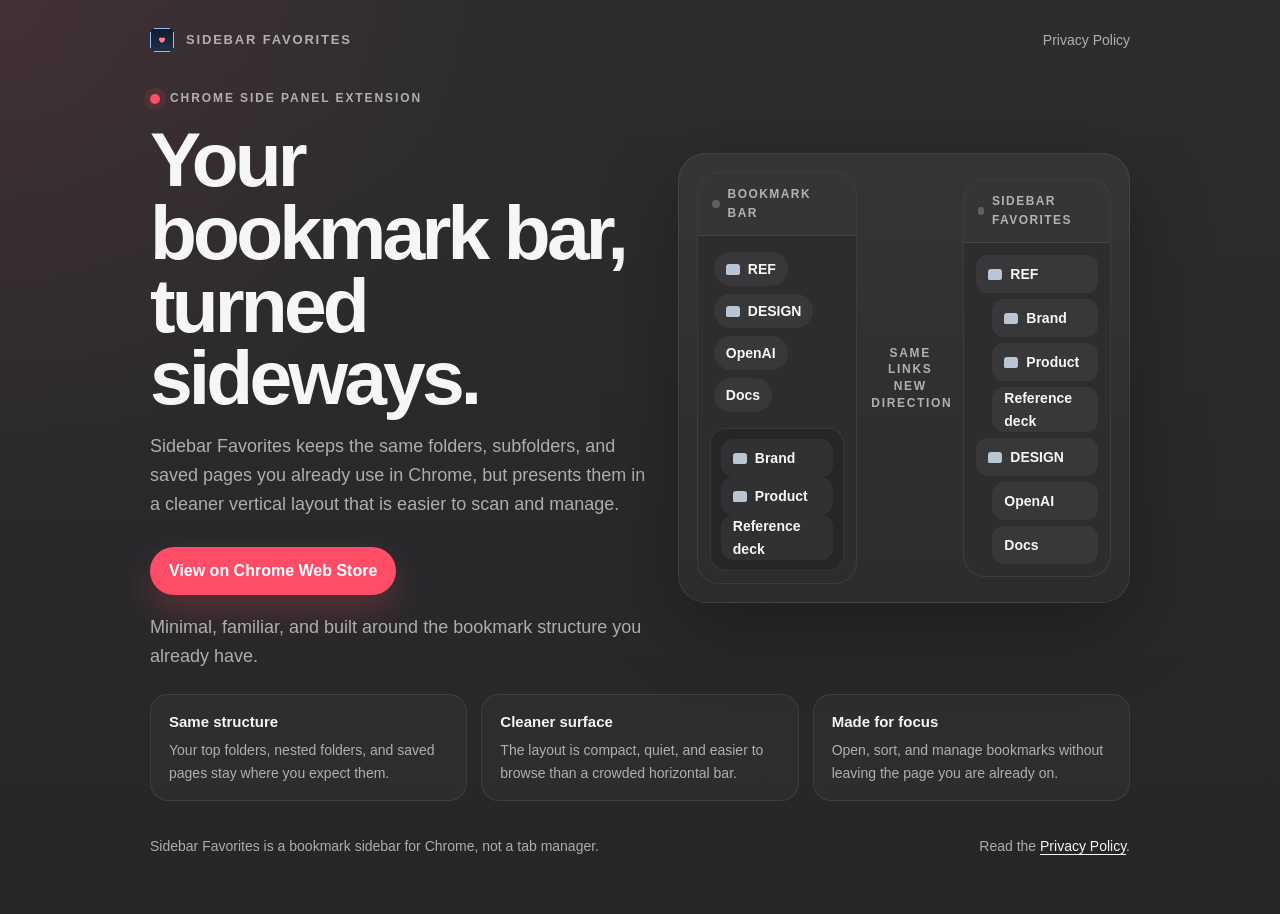
==== commit 01dac434: "Refine site styling" ====
--- a/index.html
+++ b/index.html
@@ -4,6 +4,7 @@
     <meta charset="utf-8" />
     <meta name="viewport" content="width=device-width, initial-scale=1" />
     <title>Sidebar Favorites</title>
+    <link rel="icon" type="image/png" sizes="32x32" href="./icon32.png" />
     <style>
       :root {
         --bg: #262628;
@@ -76,6 +77,8 @@
         width: 24px;
         height: 24px;
         object-fit: contain;
+        image-rendering: pixelated;
+        image-rendering: crisp-edges;
       }
 
       .top-link {
